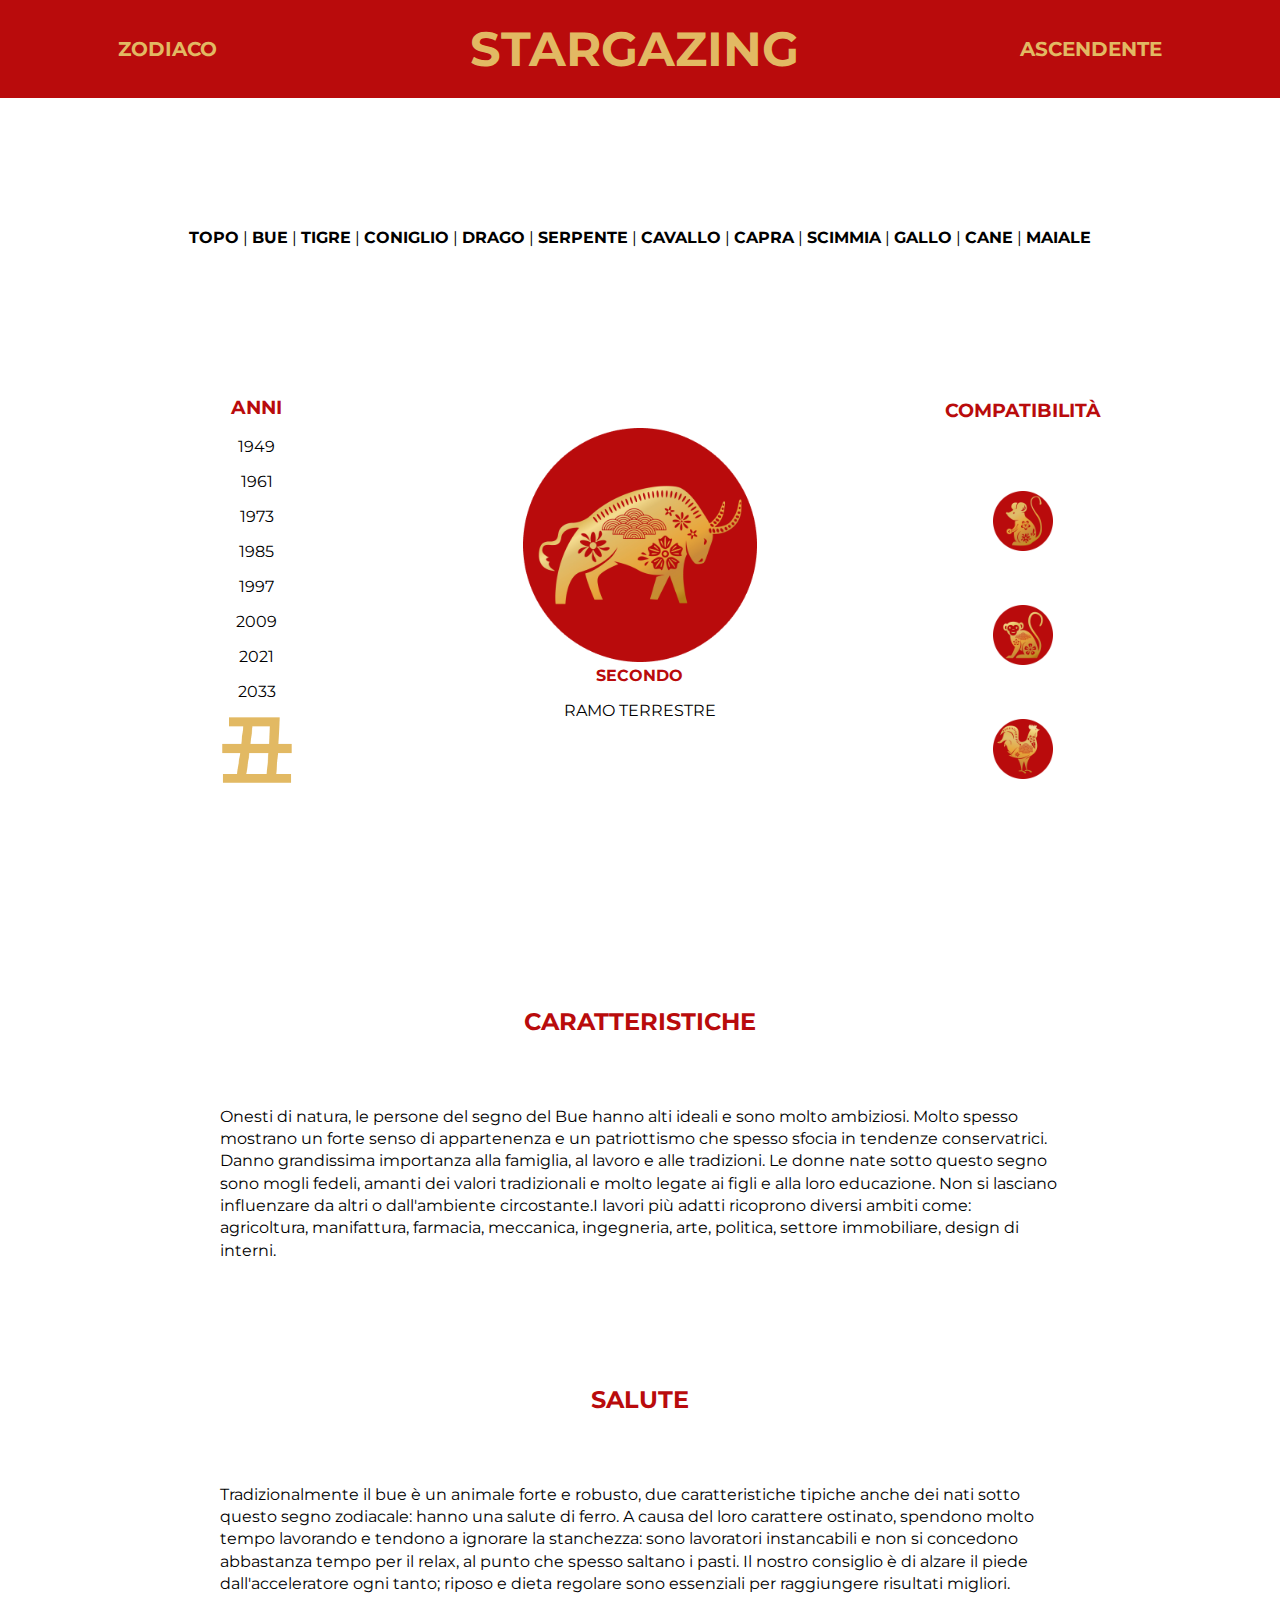
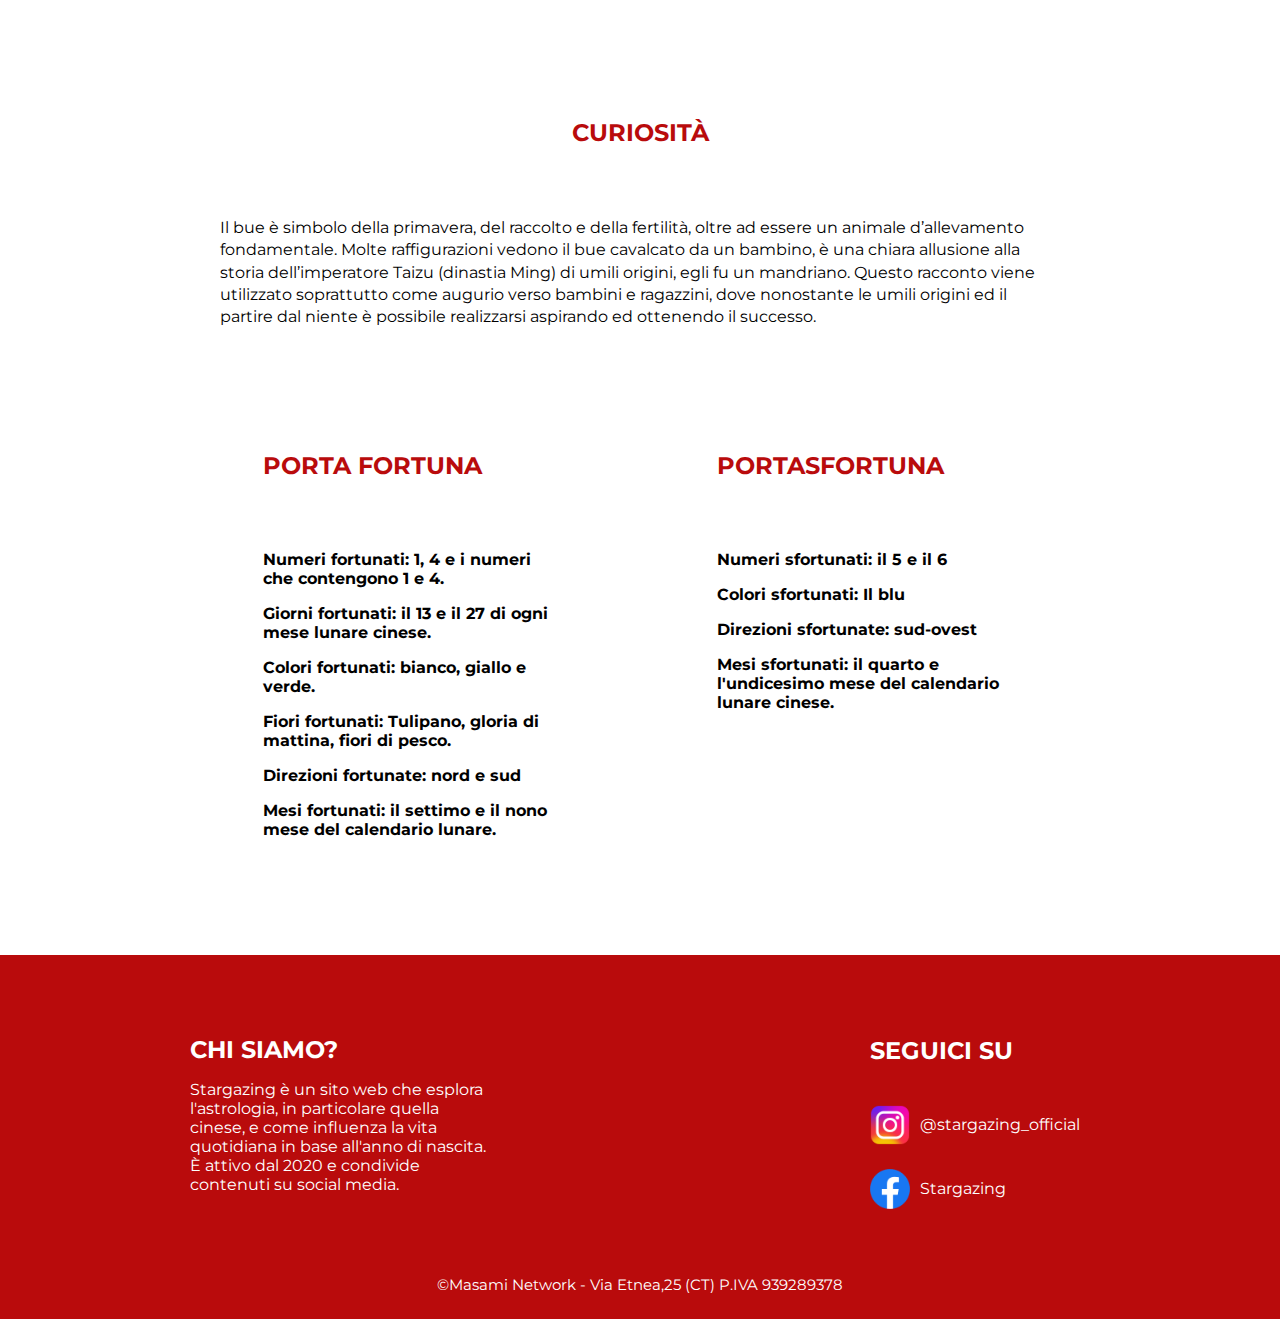
==== bue.html @ f46445a9 "add HTML, CSS, IMG" ====
<!DOCTYPE html>
<html lang="en">
<head>
    <meta charset="UTF-8">
    <meta name="viewport" content="width=device-width, initial-scale=1.0">
    <title>STARGAZING</title>
    <link rel="stylesheet" href="stile3.css">
    <link rel="preconnect" href="https://fonts.googleapis.com">
<link rel="preconnect" href="https://fonts.gstatic.com" crossorigin>
<link href="https://fonts.googleapis.com/css2?family=Montserrat&display=swap" rel="stylesheet">
</head>
<body>
  <header>
    <header class="header">
      <div class="zodiaco">
        <p><a href="storia.html">ZODIACO</a></p>
      </div>
      <div class="home">
      <h1><a href="index.html">STARGAZING</a></h1>
    </div>
    <div class="ascendente">
      <p><a href="ascendentee.html">ASCENDENTE</a></p>
    </div>
    <input class="checkbox" type="checkbox" name="" id="" />
    <div class="hamburger-lines">
      <span class="line line1"></span>
      <span class="line line2"></span>
      <span class="line line3"></span>
    </div>
  <nav>
    <ul id="menu">
      <li><a href="storia.html">ZODIACO</a></li>
      <li><a href="ascendentee.html" id="link">ASCENDENTE</a></li>
      <li><a href="topo.html">TOPO</a></li>
      <li><a href="bue.html">BUE</a></li>
      <li><a href="tigre.html">TIGRE</a></li>
      <li><a href="coniglio.html">CONIGLIO</a></li>
      <li><a href="drago.html">DRAGO</a></li>
      <li><a href="serpente.html">SERPENTE</a></li>
      <li><a href="cavallo.html">CAVALLO</a></li>
      <li><a href="capra.html">CAPRA</a></li>
      <li><a href="scimmia.html">SCIMMIA</a></li>
      <li><a href="gallo.html">GALLO</a></li>
      <li><a href="cane.html">CANE</a></li>
      <li><a href="maiale.html">MAIALE</a></li>
  </ul>
  </nav>
</header>
</style>
<main>
<section class="hero">
  <div class="indice">
    <p><a href="topo.html">TOPO</a> | <a href="bue.html">BUE</a> | <a href="tigre.html">TIGRE</a> | <a href="coniglio.html">CONIGLIO</a> | <a href="drago.html">DRAGO</a> | <a href="serpente.html">SERPENTE</a> | <a href="cavallo.html">CAVALLO</a> | <a href="capra.html">CAPRA</a> | <a href="scimmia.html">SCIMMIA</a> | <a href="gallo.html">GALLO</a> | <a href="cane.html">CANE</a> | <a href="maiale.html">MAIALE</a></p> 
    </div>
</section>
<section class="inizio">
<div class="anni">
  <h3>ANNI</h3>
    <div>
<p>1949</p>
<p>1961</p>
<p>1973</p>
<p>1985</p>
<p>1997</p>
<p>2009</p>
<p>2021</p>
<p>2033</p>
</div>
<div class="ideogramma">
  <img class="flex" src="immagini/segnobue.png" width="70">
   </div>
  </div>
  <div class="animali">
    <img class="flex" src="immagini/bue.png" width="250">
    <div>
    <p1>SECONDO</p1>
<p>RAMO TERRESTRE</p>
</div>
</div>
<div class="compatibilità">
      <h3>COMPATIBILITÀ</h3>
<div class="primo">
<a href="topo.html"><img src="immagini/topo.png" width="60"></a>
</div>
<div class="secondo">
    <a href="scimmia.html"><img src="immagini/scimmia.png" width="60"></a>
 </div>
 <div class="terzo">
     <a href="gallo.html"><img src="immagini/gallo.png" width="60"></a>
 </div>
</div>
</section>
 <div class="caratteristiche">
 <h2>CARATTERISTICHE</h2>
 <p>Onesti di natura, le persone del segno del Bue hanno alti ideali e sono molto ambiziosi. Molto spesso mostrano un forte senso di appartenenza e un patriottismo che spesso sfocia in tendenze conservatrici. Danno grandissima importanza alla famiglia, al lavoro e alle tradizioni. Le donne nate sotto questo segno sono mogli fedeli, amanti dei valori tradizionali e molto legate ai figli e alla loro educazione. Non si lasciano influenzare da altri o dall'ambiente circostante.I lavori più adatti ricoprono diversi ambiti come: agricoltura, manifattura, farmacia, meccanica, ingegneria, arte, politica, settore immobiliare, design di interni.</p>
</div>

<div class="salute">
    <h2>SALUTE</h2>
<p>Tradizionalmente il bue è un animale forte e robusto, due caratteristiche tipiche anche dei nati sotto questo segno zodiacale: hanno una salute di ferro.
  A causa del loro carattere ostinato, spendono molto tempo lavorando e tendono a ignorare la stanchezza: sono lavoratori instancabili e non si concedono abbastanza tempo per il relax, al punto che spesso saltano i pasti. Il nostro consiglio è di alzare il piede dall'acceleratore ogni tanto; riposo e dieta regolare sono essenziali per raggiungere risultati migliori.</p>
</div>



<div class="curiosità">
    <h2>CURIOSITÀ</h2>
<p>Il bue è simbolo della primavera, del raccolto e della fertilità, oltre ad essere un animale d’allevamento fondamentale. Molte raffigurazioni vedono il bue cavalcato da un bambino, è una chiara allusione alla storia dell’imperatore Taizu (dinastia Ming)  di umili origini, egli fu un mandriano. Questo racconto viene utilizzato soprattutto come augurio verso bambini e ragazzini, dove nonostante le umili origini ed il partire dal niente è possibile realizzarsi aspirando ed ottenendo il successo.</p>
</div>
<section class="porta">
<div class="portafortuna">
    <h2>PORTA FORTUNA</h2>
<p>Numeri fortunati: 1, 4 e i numeri che contengono 1 e 4.</p>
<p>Giorni fortunati:  il 13 e il 27 di ogni mese lunare cinese.</p>
<p>Colori fortunati: bianco, giallo e verde.</p>
<p>Fiori fortunati: Tulipano, gloria di mattina, fiori di pesco.</p>
<p>Direzioni fortunate: nord e sud</p>
<p>Mesi fortunati: il settimo e il nono mese del calendario lunare.</p>
</div>


 <div class="portasfortuna">
<h2>PORTASFORTUNA</h2>
    <p>Numeri sfortunati: il 5 e il 6</p>
    <p>Colori sfortunati: Il blu</p>
    <p>Direzioni sfortunate: sud-ovest</p>
    <p>Mesi sfortunati:  il quarto e l'undicesimo mese del calendario lunare cinese. </p>
  </div>
</section>
  </main>
  <footer class="footer">
    <div class="contatti">
    
      <div class="chisiamo">
      <h2>CHI SIAMO?</h2>
      <p>Stargazing è un sito web che esplora
      l'astrologia, in particolare quella cinese,
      e come influenza la vita quotidiana in
      base all'anno di nascita. È attivo dal 
      2020 e condivide contenuti su social media.</p>
      </div>
    
      <div class="seguici">
      <h2>SEGUICI SU</h2>
      <div class="insta">
       <img src="immagini/instagram.png" width="40">
       <a href="https://www.instagram.com"><p>@stargazing_official<p></a>
     </div>
     <div class="face">
      <img src="immagini/facebook.png" width="40">
    <a href="https://it-it.facebook.com/facebook/"><p>Stargazing</p></a>
     </div>
    </div>
    </div>
    <div class="copy">
      <p>©Masami Network - Via Etnea,25 (CT) P.IVA 939289378</p>
      </div>
    </footer> 
</body>
</html>
---- stile3.css ----
body{
    font-family: 'Montserrat', sans-serif;
    background-color: white;
    margin: 0;
    
}
section {
    margin: 130px 0;
}
img {
    max-width: 100%;
}
.header{
    text-align: center;
    margin: auto;
    max-width: 100%;
    background-color: #B90B0C;
    display: flex;
    justify-content: space-between;
    
}
.home{
    margin: auto;
    text-align: center;
    background-color:#B90B0C;
}
.home h1{
    margin: auto;
    font-size: 48px;
    max-width: 100%;
    padding-bottom: 20px;
}
.home a{
    text-align: center;
    margin: auto;
    padding-left: 5%;
}
.zodiaco{
    font-size: 20px;
    margin: auto;
    font-weight: bold;
    max-width: 100%;

}
.ascendente{
    font-size: 20px;
    margin: auto;
    max-width: 100%;
    font-weight: bold;

}
header h1{
    font-size: 36px;
    color: #E2B963;
    text-align: center;
    margin:0;
    padding-top: 20px;
    
}
header a{
    text-decoration: none;
    color: #E2B963;
}
a:hover{
    color: white;
}
nav {
    margin:0;
    padding: 0;
    display: flex;
    list-style: none;
    gap: 20px;

    
  }
  
  nav ul {
    list-style: none;
    padding: 0;
    margin: 0;
    display: flex;
    position: absolute;
    gap: 20px;
    text-align: center;
  }
  
  nav ul li {
    
    text-align: center;
    position: absolute;
    top: -200px;
  }
  
  nav ul a {
    
    padding-top: 20px;
    color: #E2B963;
    text-decoration: none;
    font-weight: bold;
    text-align: center;
    padding-left:  100px;
    
  }
  
  .hamburger-lines {
    display: block;
    height: 26px;
    width: 32px;
    position: absolute;
    top: 18px;
    right: 20px;
    z-index: 3;
    display: flex;
    flex-direction: column;
    justify-content: space-between;
    opacity: 0;
  }
  
  .hamburger-lines .line {
    display: block;
    height: 4px;
    width: 100%;
    border-radius: 10px;
    background: #fff;
    z-index: 3;
  }
  
  .hamburger-lines .line1 {
    transform-origin: 0% 0%;
    transition: transform 0.4s ease-in-out;
  }
  .hamburger-lines .line2 {
    transition: transform 0.2s ease-in-out;
  }
  
  .hamburger-lines .line3 {
    transform-origin: 0% 100%;
    transition: transform 0.4s ease-in-out;
  }
  
  input[type="checkbox"]:checked ~ .hamburger-lines .line1 {
    transform: rotate(45deg);
  }
  
  input[type="checkbox"]:checked ~ .hamburger-lines .line2 {
    transform: scaleY(0);
  }
  
  input[type="checkbox"]:checked ~ .hamburger-lines .line3 {
    transform: rotate(-45deg);
  }
  
  .checkbox {
    position: absolute;
    display: none;
    height: 32px;
    width: 32px;
    top: 16px;
    right: 16px;
    z-index: 5;
    opacity: 0;
    cursor: pointer;
  }
  .hero{
    color:black ;
  }
  .indice{
    text-align: center;
    margin: auto;
    max-width: 100%;
  }
  .indice a{
    font-weight: bold;
    color: black;
  }
  .indice a:hover{
    color: #B90B0C;
  }

  .inizio {
    display: grid;
    gap: 150px;
    row-gap: 10px;
    grid-template-columns: 1fr 1fr 1fr;
    text-align: center;
    max-width: 1000px;
    margin: auto;
    padding-bottom: 100px;
}
.anni{
    margin: auto;
}
.anni h3{
    color: #B90B0C;
}
.compatibilità{
    margin: auto;
}
.compatibilità h3{
    color: #B90B0C;
}

.inizio img {
    max-width: 100%;
    height: auto;
    margin: 0 auto;
}

.animali {
    margin: auto;
    text-align: center;
}
.animali p1{
  color: #B90B0C;
  font-weight: bold;
}

.compatibilità img {
    max-width: 100%;
    padding-top: 50px;
}
.caratteristiche {
    max-width: 840px;
    margin: auto;
}
.caratteristiche h2{
    text-align: center;
    padding-top: 100px;
    color: #B90B0C;
    padding-bottom: 50px;

}
.caratteristiche p{
    max-width: 100%;
    line-height: 1.4;
    margin:auto;
    margin-bottom: 1.4rem;
    padding: 0px;
}
.salute {
    max-width: 840px;
    margin: auto;
}
.salute h2{
    text-align: center;
    padding-top: 100px;
    color: #B90B0C;
    padding-bottom: 50px;

}
.salute p{
    max-width: 100%;
    line-height: 1.4;
    margin:auto;
    margin-bottom: 1.4rem;
    padding: 0px;
}
.curiosità {
    max-width: 840px;
    margin: auto;
}
.curiosità h2{
    text-align: center;
    padding-top: 100px;
    color: #B90B0C;
    padding-bottom: 50px;

}
.curiosità p{
    max-width: 100%;
    line-height: 1.4;
    margin:auto;
    margin-bottom: 1.4rem;
    padding: 0px;
}
.porta{
    padding-top: 80px;
    display: flex;
    justify-content: space-between;
    margin-top: 0;  
    gap: 12%;
    max-width: 100%;
    margin: auto;
    padding-bottom: 100px;
}
.portafortuna{
    margin: 0 auto;
    margin-right: 0;
    width: 300px;
}
.portafortuna h2{
    padding-bottom: 50px;
    color: #B90B0C;
}
.portafortuna p{
    font-weight: bold;
}
.portasfortuna{
    margin: auto;
    margin-top: 0;
    margin-left: 0;
    width: 300px;
}
.portasfortuna h2{
    padding-bottom: 50px;
    color: #B90B0C;
}
.portasfortuna p{
    font-weight: bold;
}


.footer {
    background-color: #B90B0C;
    padding-top: 80px;
    padding-bottom: 10px;
    max-width: 100%;
    margin: auto;
}

.contatti {
    max-width: 100%;
    margin: auto;
    display: flex;   
}
.chisiamo{
    margin: auto;
}
.chisiamo h2{
    color: white;
    margin: auto;
}
.chisiamo p{
    color: white;
    width: 300px;
}

.seguici {
    color: white; 
    margin: auto;
}

.seguici h2 {
    margin: auto;
    
}

.insta {
    display: inline-flex;
    padding-top: 40px;
    margin: auto; 
}
.insta a{
    color: white;
    padding: 0px;
}

.face {
   display: flex;
   padding-top: 20px;
   margin: auto;
}
.face a {
   color: white;
 }

.seguici p {
    padding-left: 10px;
    padding-top: 10px;
    margin: auto;
    
}
.seguici a{
    text-decoration: none;
}

.copy {
    margin: auto;
    text-align: center;
    
}
.copy p{
    color: white;
    font-size: 15px;
    text-align: center;
    padding-top: 50px;
    
    
}
@media only screen and (max-width: 600px) {
    body{
        margin: auto;
    }
    header{
        margin: auto;
        max-width: 100%;   
    }
    .home h1{
        text-align: center;
        background-color: #B90B0C;
        margin: auto;
        font-size: 30px;
        max-width: 100%;
        padding-right: 25px;
    }
    .zodiaco{
        font-size: 0px;
        margin:  auto;
        font-weight: bold;
        padding-top: 100px;
        text-align: center;
        max-width: 100%;
        padding-top: 5px;
    }
    .ascendente{
        font-size: 0px;
        text-align: center;
        margin: auto;
        max-width: 100%;
        font-weight: bold;
        padding-top: 5px;
        margin-left: 7%;
    }
    .indice{
        top: -400px;
        position: absolute;
      }
      .indice a{
        top: -400px;
        position: absolute;
        font-weight: bold;
        color: black;
      }
    .inizio {
        display: flex;
        flex-direction: column 1fr 1fr;
        gap:0px;
        row-gap: 0px;
        grid-template-columns: 1fr 1fr 1fr;
        padding-left: 30px;
    }
    .anni h3{
        font-size: 14px;
        color: #B90B0C;
    }
    .anni p{
        font-size: 14px;
    }
    .ideogramma{
        width: 50px;
        padding-left: 0px;
    }
    .compatibilità{
        text-align: center;
        padding-left: 30px;
    }
    .compatibilità h3{
        font-size: 14px;
        text-align: center;
        color: #B90B0C;
    }
    .compatibilità img{
        width: 50px;
        padding-left: 0px;
    }
    
    .animali img {
        width: 100px;
        max-width: 100%;
        margin: auto;
    }
    
    .animali {
        padding-left: 40px;
        padding-top: 90px;
        margin: 0;
        text-align: center;
    }
    .animali p1{
      color: #B90B0C;
      font-weight: bold;
      font-size: 14px;
    }
    .animali p{
        font-size: 14px;
    }
    
    .compatibilità img {
        max-width: 100%;
        padding-top: 50px;
    }
    .caratteristiche {
        max-width: 340px;
        margin: auto;
    }
    .caratteristiche h2{
        font-size: 18px;
        text-align: center;
        padding-top: 100px;
        color: #B90B0C;
        padding-bottom: 50px;
    
    }
    .caratteristiche p{
        width: 400px;
        line-height: 1.4;
        margin-bottom: 1.4rem;
        font-size: 14px;
    }
    .salute {
        max-width: 340px;
        margin: auto;
    }
    .salute h2{
        font-size: 18px;
        text-align: center;
        padding-top: 100px;
        color: #B90B0C;
        padding-bottom: 50px;
    
    }
    .salute p{
        width: 400px;
        line-height: 1.4;
        margin-bottom: 1.4rem;
        font-size: 14px;
    }
    .curiosità {
        max-width: 340px;
        margin: auto;
    }
    .curiosità h2{
        font-size: 18px;
        text-align: center;
        padding-top: 100px;
        color: #B90B0C;
        padding-bottom: 50px;
    
    }
    .curiosità p{
        width: 400px;
        line-height: 1.4;
        margin-bottom: 1.4rem;
        font-size: 14px;
    }
    .porta{
        padding-top: 80px;
        display: flex;
        flex-direction: column;
        margin-top: 0;  
        gap: 12%;
        max-width: 100%;
        margin: auto;
        padding-bottom: 100px;
    }
    .portafortuna{
        margin: auto;
        width: 340px;
        padding-bottom: 70px;
    }
    .portafortuna h2{
        text-align: center;
        font-size: 18px;
        padding-bottom: 50px;
        color: #B90B0C;
    }
    .portafortuna p{
        font-weight: bold;
        font-size: 14px;
    }
    .portasfortuna{
        margin: auto;
        width: 340px;
    }
    .portasfortuna h2{
        text-align: center;
        font-size: 18px;
        padding-bottom: 50px;
        color: #B90B0C;
    }
    .portasfortuna p{
        font-weight: bold;
        font-size: 14px;
    }

    .footer {
        background-color: #B90B0C;
        padding-top: 30px;
        padding-bottom: 10px;
        max-width: 100%;
        margin: auto;
    }
    
    .contatti {
        max-width: 100%;
        margin: auto;
        display: flex;
        flex-direction: column;
        row-gap: 50px;   
    }
    .chisiamo{
        margin: auto;
    }
    .chisiamo h2{
        font-size: 18px;
        color: white;
        margin: auto;
        text-align: center;
    }
    .chisiamo p{
        color: white;
        width: 300px;
        font-size: 14px;
    }
    
    .seguici {
        color: white; 
        margin: auto;

    }
    
    .seguici h2 {
        margin: auto;
        font-size: 18px;
        text-align: center;
        
    }
    
    .insta {
        display: inline-flex;
        padding-top: 20px;
        margin: auto; 
        width: 30px;
    }
    .insta a{
        color: white;
        padding: 0px;
        font-size: 14px;
    }
    
    .face {
       display: flex;
       padding-top: 20px;
       margin: auto;
       width: 30px;
       padding-right: 170px;
    }
    .face a {
       color: white;
       font-size: 14px;
     }
    
    .seguici p {
        padding-top: 10px;
        margin: auto;
        
    }
    .seguici a{
        text-decoration: none;
    }
    
    .copy {
        margin: auto;
        text-align: center;
        
    }
    .copy p{
        color: white;
        font-size: 13px;
        text-align: center;
        padding-top: 50px;
        margin: auto;
        
    }
    .checkbox {
        display: block;
        
        
      }
        nav {
            margin:0;
            padding: 0;
            display: flex;
            list-style: none;
            gap: 20px;
            background-color: #B90B0C;
            text-align: center;

            
          }

      nav ul {
        gap: 30px;
        display: flex;
        flex-direction: column;
        position: absolute;
        left: 0px;
        margin: 0;
        opacity: 0;
        background-color: #B90B0C;
        width: 100%;
        height: 850px;
        font-weight: bold;
        justify-content: center;
        z-index: 4;
        top: 60px;
        
       
      }
      ul li{
        text-align: center;
      }
      nav li{
        font-weight: bold;
        color: #E2B963;
        background-color: #B90B0C;
        display: flex;
        position: absolute;
        right: 50px;
        top: 100px;
        text-align: center;
        justify-content: center;
        font-weight: bold;
        
        
        
      }
      nav ul li{
        text-align: center;
        font-weight: bold;
        position: absolute;
        position: relative;
        right: 60px;
        top: -50px;
      }
      .menu{
        background-color: #E2B963;
        
      }
    
      input[type="checkbox"]:checked ~ nav ul {
        opacity: 100;
        
      }
    
      .hamburger-lines {
        opacity: 100;
        color: #E2B963;
        padding-top: 10px;
      }
    
      ul li {
        margin: 0;
        display: block;
        background-color: #B90B0C;
      }
    
       .submenu {
        width: 10%;
        display: block;
        position: relative;
        padding: 10px 0;
        margin: 30;
        
       }
       .hamburger-lines .line {

        display: block;
        height: 4px;
        width: 100%;
        border-radius: 10px;
        background: #E2B963 ;
        z-index: 3;
        
      }
}
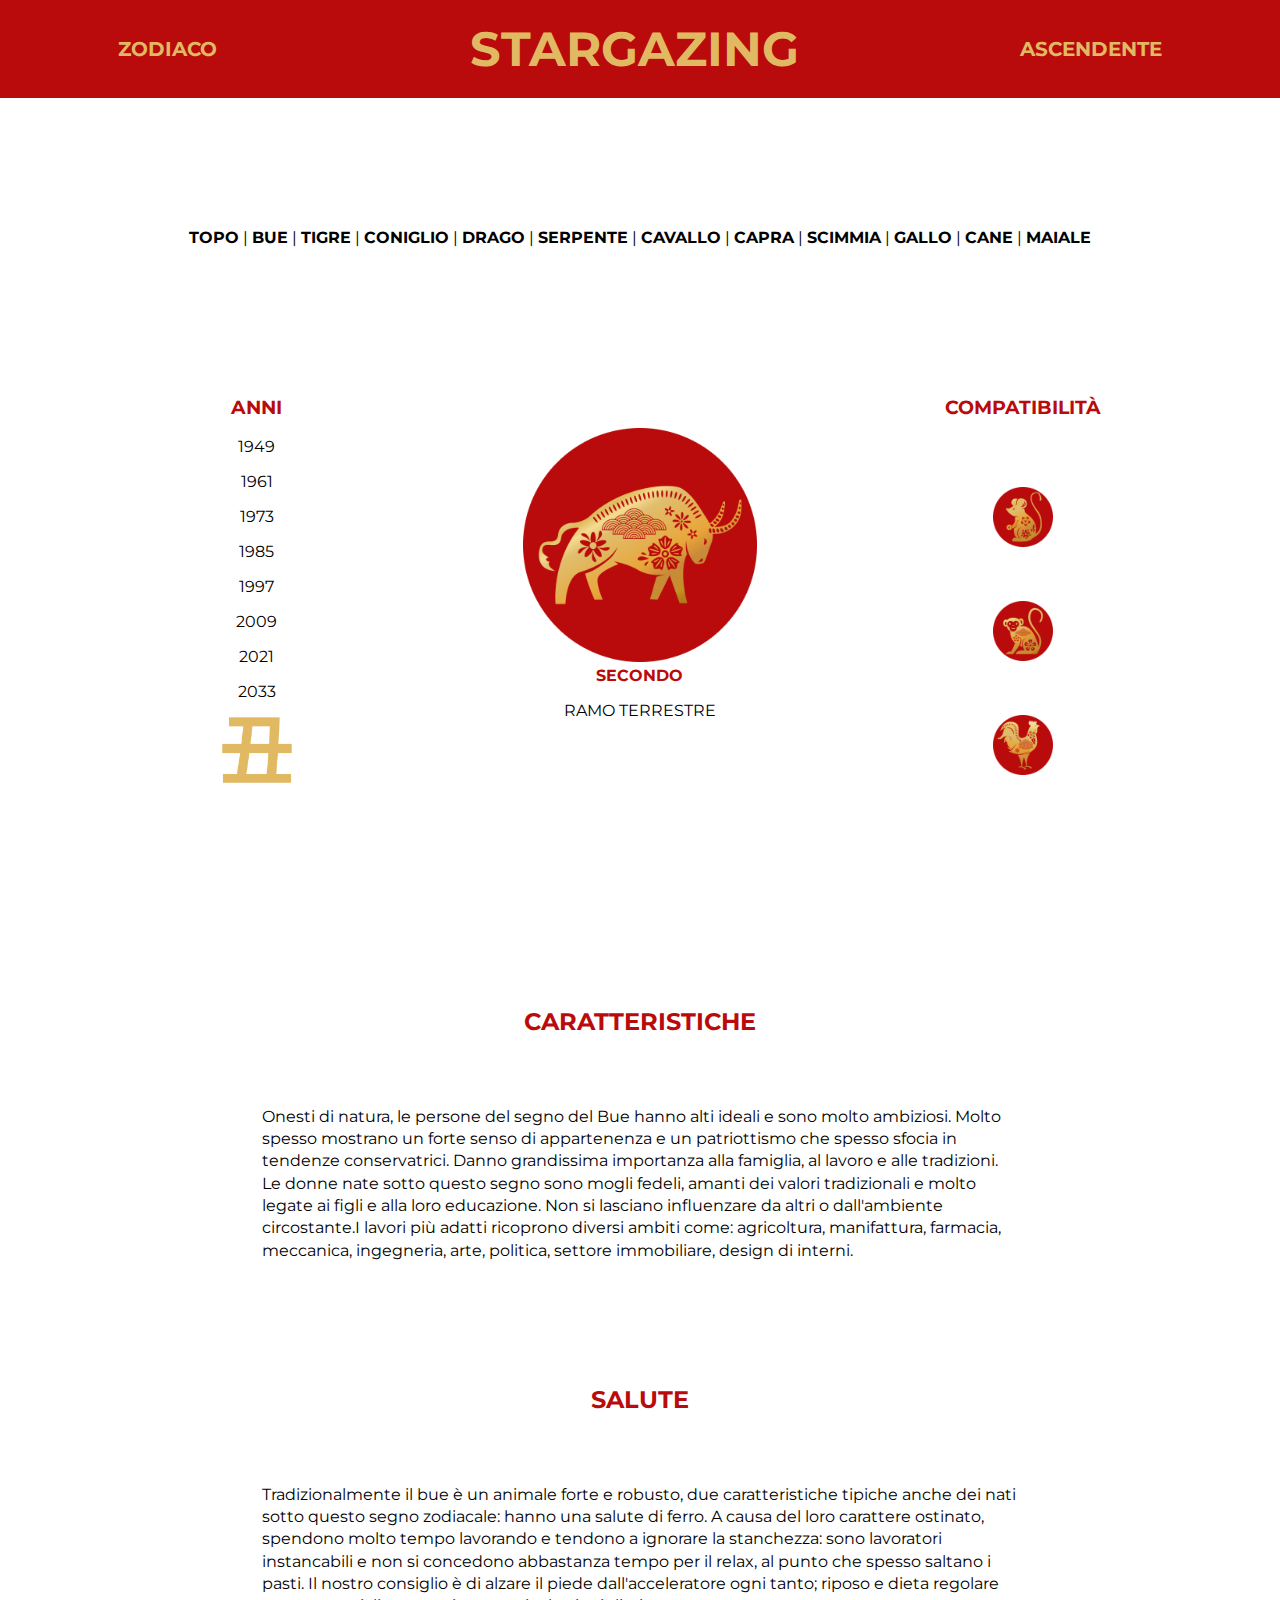
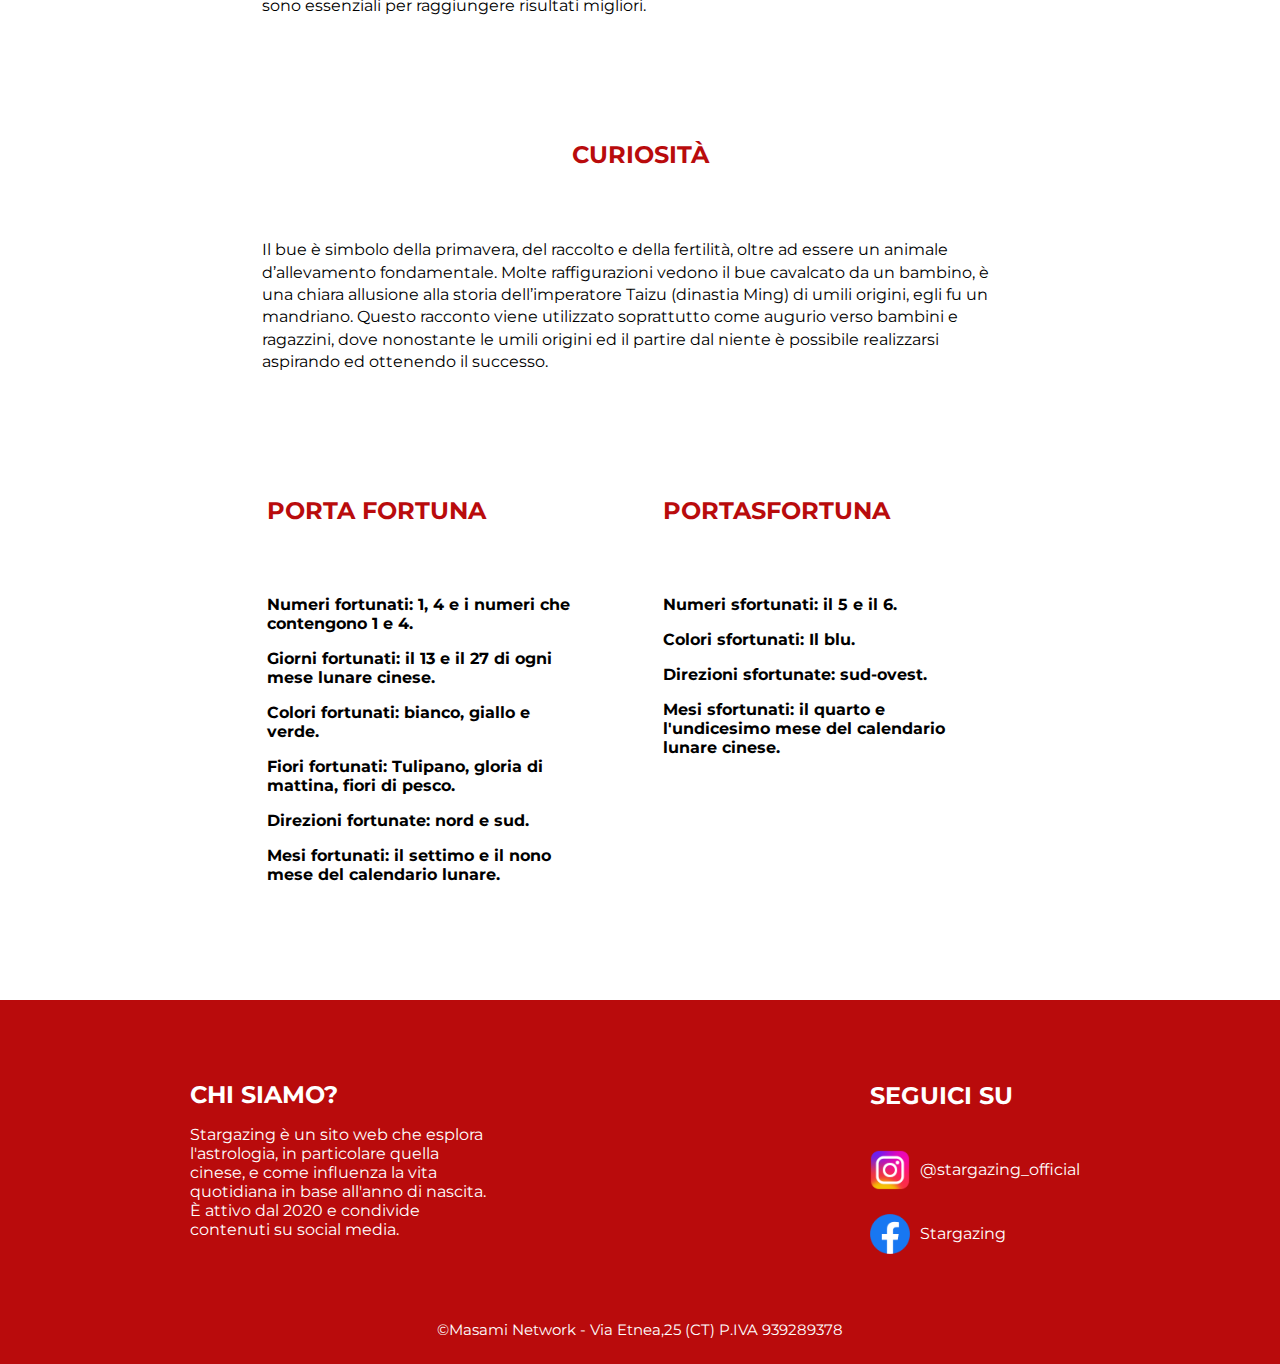
==== commit faf8e1d1: "add HTML, CSS, IMG" ====
--- a/bue.html
+++ b/bue.html
@@ -114,16 +114,16 @@
 <p>Giorni fortunati:  il 13 e il 27 di ogni mese lunare cinese.</p>
 <p>Colori fortunati: bianco, giallo e verde.</p>
 <p>Fiori fortunati: Tulipano, gloria di mattina, fiori di pesco.</p>
-<p>Direzioni fortunate: nord e sud</p>
+<p>Direzioni fortunate: nord e sud.</p>
 <p>Mesi fortunati: il settimo e il nono mese del calendario lunare.</p>
 </div>
 
 
  <div class="portasfortuna">
 <h2>PORTASFORTUNA</h2>
-    <p>Numeri sfortunati: il 5 e il 6</p>
-    <p>Colori sfortunati: Il blu</p>
-    <p>Direzioni sfortunate: sud-ovest</p>
+    <p>Numeri sfortunati: il 5 e il 6.</p>
+    <p>Colori sfortunati: Il blu.</p>
+    <p>Direzioni sfortunate: sud-ovest.</p>
     <p>Mesi sfortunati:  il quarto e l'undicesimo mese del calendario lunare cinese. </p>
   </div>
 </section>
--- a/stile3.css
+++ b/stile3.css
@@ -63,6 +63,9 @@
 }
 a:hover{
     color: white;
+}
+#menu li{
+    margin: 0;
 }
 nav {
     margin:0;
@@ -167,7 +170,7 @@
   .indice{
     text-align: center;
     margin: auto;
-    max-width: 100%;
+    max-width: 90%;
   }
   .indice a{
     font-weight: bold;
@@ -194,7 +197,8 @@
     color: #B90B0C;
 }
 .compatibilità{
-    margin: auto;
+    margin-top: 0;
+
 }
 .compatibilità h3{
     color: #B90B0C;
@@ -231,7 +235,7 @@
 
 }
 .caratteristiche p{
-    max-width: 100%;
+    max-width: 90%;
     line-height: 1.4;
     margin:auto;
     margin-bottom: 1.4rem;
@@ -249,7 +253,7 @@
 
 }
 .salute p{
-    max-width: 100%;
+    max-width: 90%;
     line-height: 1.4;
     margin:auto;
     margin-bottom: 1.4rem;
@@ -267,7 +271,7 @@
 
 }
 .curiosità p{
-    max-width: 100%;
+    max-width: 90%;
     line-height: 1.4;
     margin:auto;
     margin-bottom: 1.4rem;
@@ -278,15 +282,16 @@
     display: flex;
     justify-content: space-between;
     margin-top: 0;  
-    gap: 12%;
-    max-width: 100%;
+    gap: 4%;
+    max-width: 90%;
     margin: auto;
     padding-bottom: 100px;
 }
 .portafortuna{
     margin: 0 auto;
     margin-right: 0;
-    width: 300px;
+    width: 350px;
+
 }
 .portafortuna h2{
     padding-bottom: 50px;
@@ -294,12 +299,14 @@
 }
 .portafortuna p{
     font-weight: bold;
+    max-width: 90%;
 }
 .portasfortuna{
     margin: auto;
     margin-top: 0;
     margin-left: 0;
-    width: 300px;
+    width: 350px;
+
 }
 .portasfortuna h2{
     padding-bottom: 50px;
@@ -307,6 +314,7 @@
 }
 .portasfortuna p{
     font-weight: bold;
+    max-width: 90%;
 }
 
 
@@ -387,7 +395,7 @@
     
     
 }
-@media only screen and (max-width: 600px) {
+@media only screen and (max-width: 630px) {
     body{
         margin: auto;
     }
@@ -437,7 +445,6 @@
         gap:0px;
         row-gap: 0px;
         grid-template-columns: 1fr 1fr 1fr;
-        padding-left: 30px;
     }
     .anni h3{
         font-size: 14px;
@@ -453,6 +460,7 @@
     .compatibilità{
         text-align: center;
         padding-left: 30px;
+        margin-top: 0;
     }
     .compatibilità h3{
         font-size: 14px;
@@ -502,7 +510,7 @@
     
     }
     .caratteristiche p{
-        width: 400px;
+        max-width: 90%;
         line-height: 1.4;
         margin-bottom: 1.4rem;
         font-size: 14px;
@@ -520,7 +528,7 @@
     
     }
     .salute p{
-        width: 400px;
+        max-width: 90%;
         line-height: 1.4;
         margin-bottom: 1.4rem;
         font-size: 14px;
@@ -538,7 +546,7 @@
     
     }
     .curiosità p{
-        width: 400px;
+        max-width: 90%;
         line-height: 1.4;
         margin-bottom: 1.4rem;
         font-size: 14px;
@@ -549,13 +557,13 @@
         flex-direction: column;
         margin-top: 0;  
         gap: 12%;
-        max-width: 100%;
+        max-width: 90%;
         margin: auto;
         padding-bottom: 100px;
     }
     .portafortuna{
         margin: auto;
-        width: 340px;
+        max-width: 90%;
         padding-bottom: 70px;
     }
     .portafortuna h2{
@@ -567,10 +575,12 @@
     .portafortuna p{
         font-weight: bold;
         font-size: 14px;
+        max-width: 90%;
     }
     .portasfortuna{
         margin: auto;
-        width: 340px;
+        max-width: 90%;
+
     }
     .portasfortuna h2{
         text-align: center;
@@ -581,6 +591,7 @@
     .portasfortuna p{
         font-weight: bold;
         font-size: 14px;
+        
     }
 
     .footer {
@@ -671,6 +682,9 @@
         padding-top: 50px;
         margin: auto;
         
+    }
+    #menu li{
+        margin: 0;
     }
     .checkbox {
         display: block;
@@ -699,10 +713,9 @@
         opacity: 0;
         background-color: #B90B0C;
         width: 100%;
-        height: 850px;
+        height: 100%;
         font-weight: bold;
         justify-content: center;
-        z-index: 4;
         top: 60px;
         
        
